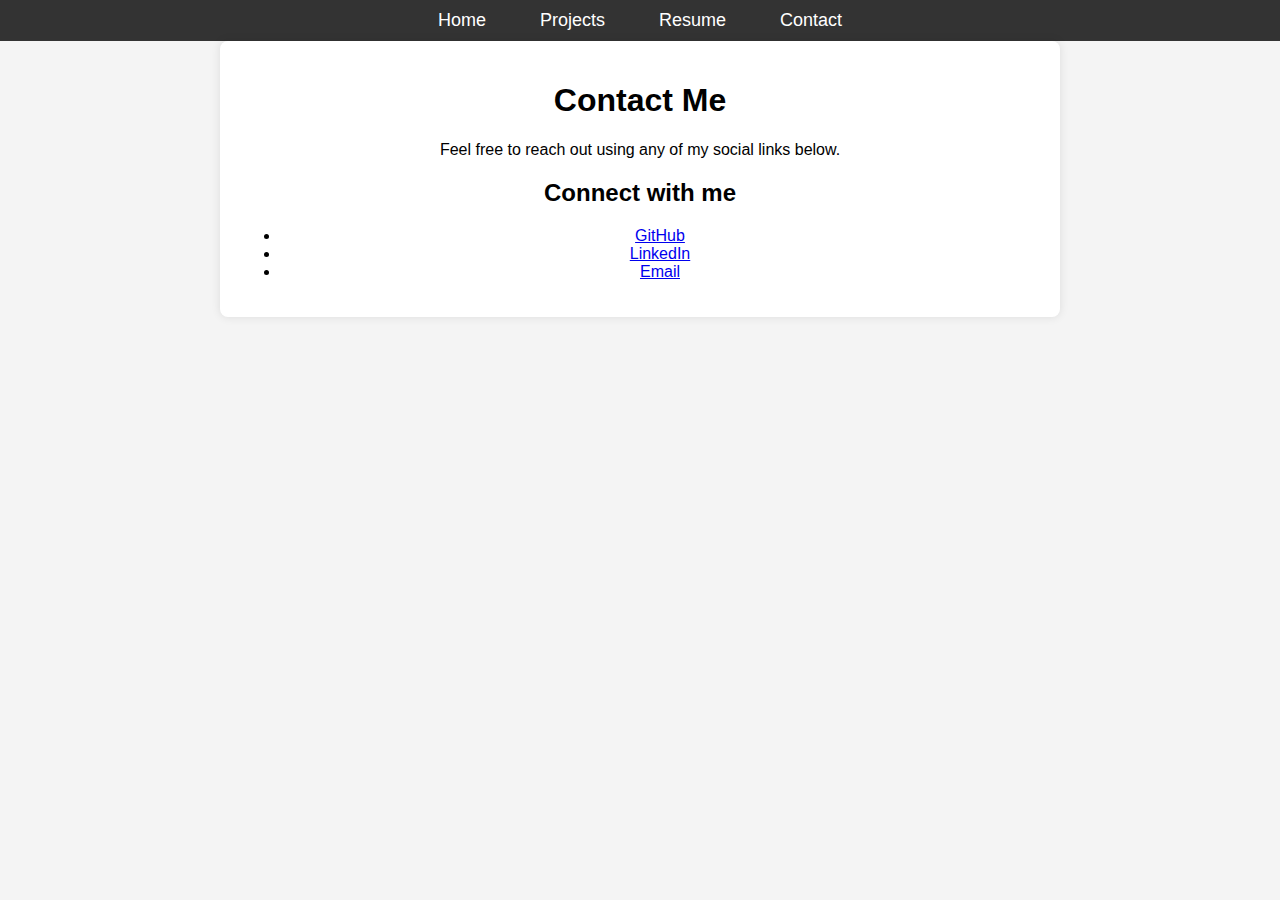
==== contact.html @ 34395292 "Initial pages" ====
<!DOCTYPE html>
<html lang="en">
<head>
    <meta charset="UTF-8">
    <meta name="viewport" content="width=device-width, initial-scale=1.0">
    <title>Contact</title>
    <link rel="stylesheet" href="styles.css">
</head>
<body>
<nav>
    <ul>
        <li><a href="index.html">Home</a></li>
        <li><a href="projects.html">Projects</a></li>
        <li><a href="resume.html">Resume</a></li>
        <li><a href="contact.html">Contact</a></li>
    </ul>
</nav>

<main>
    <h1>Contact Me</h1>
    <p>Feel free to reach out using any of my social links below.</p>

    <h2>Connect with me</h2>
    <ul>
        <li><a href="https://github.com/YOUR_GITHUB" target="_blank">GitHub</a></li>
        <li><a href="https://linkedin.com/in/YOUR_LINKEDIN" target="_blank">LinkedIn</a></li>
        <li><a href="mailto:your.email@example.com">Email</a></li>
    </ul>
</main>
</body>
</html>
---- styles.css ----
body {
    font-family: Arial, sans-serif;
    margin: 0;
    padding: 0;
    background-color: #f4f4f4;
    text-align: center;
}

nav {
    background-color: #333;
    padding: 10px 0;
}

nav ul {
    list-style: none;
    padding: 0;
    margin: 0;
    display: flex;
    justify-content: center;
}

nav ul li {
    margin: 0 15px;
}

nav ul li a {
    color: white;
    text-decoration: none;
    font-size: 18px;
    padding: 8px 12px;
}

nav ul li a:hover {
    background-color: #575757;
    border-radius: 5px;
}

header {
    margin-top: 50px;
}

main {
    padding: 20px;
    max-width: 800px;
    margin: auto;
    background: white;
    box-shadow: 0px 0px 10px rgba(0, 0, 0, 0.1);
    border-radius: 8px;
}
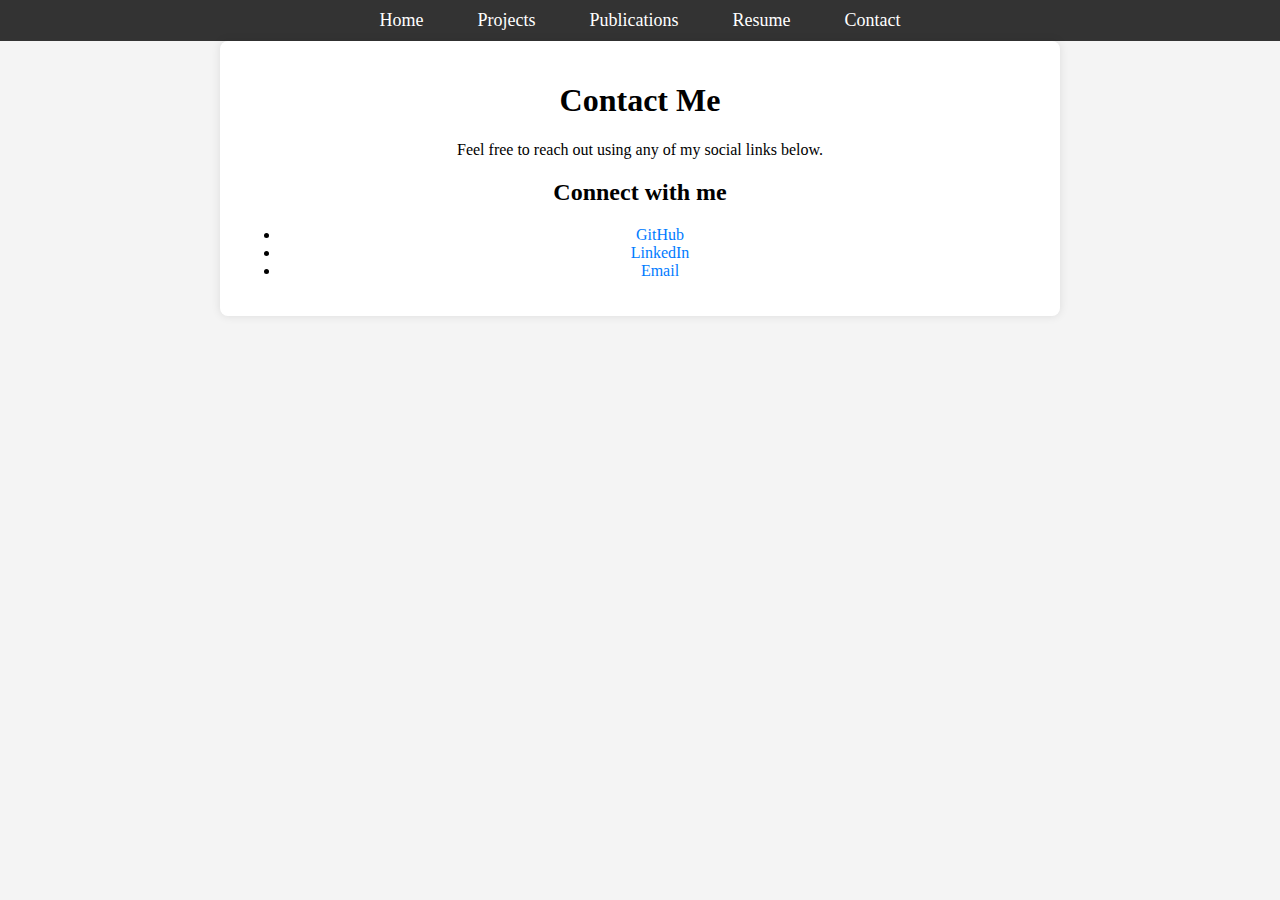
==== commit bb7f8231: "Add publication and conference info." ====
--- a/contact.html
+++ b/contact.html
@@ -11,6 +11,7 @@
     <ul>
         <li><a href="index.html">Home</a></li>
         <li><a href="projects.html">Projects</a></li>
+        <li><a href="publications.html">Publications</a></li>
         <li><a href="resume.html">Resume</a></li>
         <li><a href="contact.html">Contact</a></li>
     </ul>
--- a/styles.css
+++ b/styles.css
@@ -1,11 +1,13 @@
+/* Basic body styling */
 body {
-    font-family: Arial, sans-serif;
+    font-family: 'Garamond', serif;
     margin: 0;
     padding: 0;
     background-color: #f4f4f4;
-    text-align: center;
+    text-align: center; /* Update to align all content to the left */
 }
 
+/* Navigation bar styling */
 nav {
     background-color: #333;
     padding: 10px 0;
@@ -35,10 +37,12 @@
     border-radius: 5px;
 }
 
+/* Header styling */
 header {
     margin-top: 50px;
 }
 
+/* Main content section styling */
 main {
     padding: 20px;
     max-width: 800px;
@@ -47,3 +51,51 @@
     box-shadow: 0px 0px 10px rgba(0, 0, 0, 0.1);
     border-radius: 8px;
 }
+
+/* Content section for About Me and others */
+.content-section {
+    margin-bottom: 30px;
+}
+
+/* Section title styling */
+.content-section h2 {
+    font-size: 1.8em;
+    margin-bottom: 15px;
+    font-weight: bold;
+}
+
+/* Publication and conference item styling */
+.publication, .conference {
+    margin-bottom: 20px;
+}
+
+/* Subsection (paper/conference) title styling */
+h3 {
+    font-size: 1.4em;
+    margin-bottom: 8px;
+    font-weight: bold;
+}
+
+/* Text paragraph styling */
+p {
+    margin: 5px 0;
+}
+
+/* Link styling */
+a {
+    color: #007BFF;
+    text-decoration: none;
+}
+
+a:hover {
+    text-decoration: underline;
+}
+
+/* Specific about-me section styling for justification */
+.about-me {
+    text-align: justify;
+}
+
+.publication {
+    text-align: left;
+}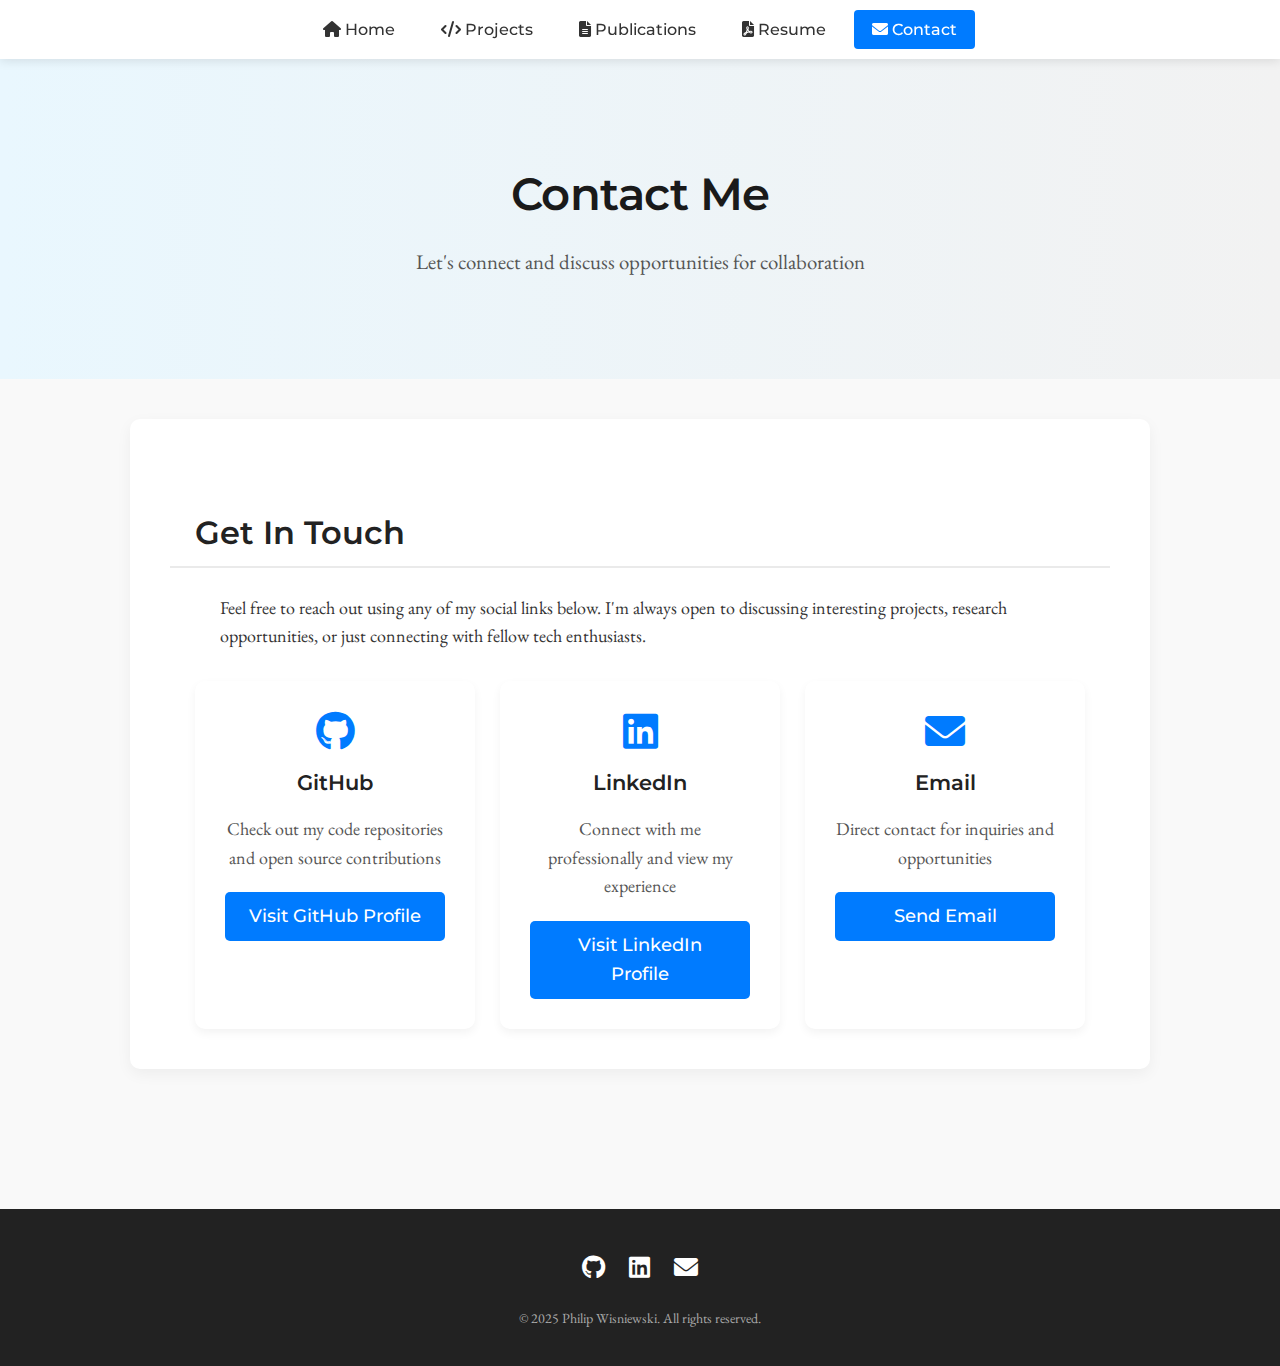
==== commit 43da5daf: "Update formatting" ====
--- a/contact.html
+++ b/contact.html
@@ -3,30 +3,74 @@
 <head>
     <meta charset="UTF-8">
     <meta name="viewport" content="width=device-width, initial-scale=1.0">
-    <title>Contact</title>
+    <title>Philip Wisniewski | Contact</title>
     <link rel="stylesheet" href="styles.css">
+    <meta name="description" content="Contact Philip Wisniewski, Computer Science student at Purdue University">
+    <!-- Font Awesome for icons -->
+    <link rel="stylesheet" href="https://cdnjs.cloudflare.com/ajax/libs/font-awesome/6.0.0/css/all.min.css">
 </head>
 <body>
 <nav>
     <ul>
-        <li><a href="index.html">Home</a></li>
-        <li><a href="projects.html">Projects</a></li>
-        <li><a href="publications.html">Publications</a></li>
-        <li><a href="resume.html">Resume</a></li>
-        <li><a href="contact.html">Contact</a></li>
+        <li><a href="index.html"><i class="fas fa-home"></i> Home</a></li>
+        <li><a href="projects.html"><i class="fas fa-code"></i> Projects</a></li>
+        <li><a href="publications.html"><i class="fas fa-file-alt"></i> Publications</a></li>
+        <li><a href="resume.html"><i class="fas fa-file-pdf"></i> Resume</a></li>
+        <li><a href="contact.html" class="active"><i class="fas fa-envelope"></i> Contact</a></li>
     </ul>
 </nav>
 
+<header>
+    <div class="container">
+        <h1>Contact Me</h1>
+        <p>Let's connect and discuss opportunities for collaboration</p>
+    </div>
+</header>
+
 <main>
-    <h1>Contact Me</h1>
-    <p>Feel free to reach out using any of my social links below.</p>
+    <div class="container">
+        <section>
+            <h2>Get In Touch</h2>
+            <div class="section-content">
+                <p>Feel free to reach out using any of my social links below. I'm always open to discussing interesting projects, research opportunities, or just connecting with fellow tech enthusiasts.</p>
 
-    <h2>Connect with me</h2>
-    <ul>
-        <li><a href="https://github.com/YOUR_GITHUB" target="_blank">GitHub</a></li>
-        <li><a href="https://linkedin.com/in/YOUR_LINKEDIN" target="_blank">LinkedIn</a></li>
-        <li><a href="mailto:your.email@example.com">Email</a></li>
-    </ul>
+                <div class="contact-options">
+                    <div class="contact-card">
+                        <i class="fab fa-github"></i>
+                        <h3>GitHub</h3>
+                        <p>Check out my code repositories and open source contributions</p>
+                        <a href="https://github.com/philwisniewski" target="_blank" class="btn">Visit GitHub Profile</a>
+                    </div>
+
+                    <div class="contact-card">
+                        <i class="fab fa-linkedin"></i>
+                        <h3>LinkedIn</h3>
+                        <p>Connect with me professionally and view my experience</p>
+                        <a href="https://www.linkedin.com/in/philip-wis/" target="_blank" class="btn">Visit LinkedIn Profile</a>
+                    </div>
+
+                    <div class="contact-card">
+                        <i class="fas fa-envelope"></i>
+                        <h3>Email</h3>
+                        <p>Direct contact for inquiries and opportunities</p>
+                        <a href="mailto:pswisniewski@yahoo.com" class="btn">Send Email</a>
+                    </div>
+                </div>
+            </div>
+        </section>
+    </div>
 </main>
+
+<footer>
+    <div class="container">
+        <div class="social-links">
+            <a href="https://github.com/philwisniewski" target="_blank"><i class="fab fa-github"></i></a>
+            <a href="https://www.linkedin.com/in/philip-wis/" target="_blank"><i class="fab fa-linkedin"></i></a>
+            <a href="mailto:pswisniewski@yahoo.com"><i class="fas fa-envelope"></i></a>
+        </div>
+        <p>&copy; 2025 Philip Wisniewski. All rights reserved.</p>
+    </div>
+</footer>
+
 </body>
-</html>
+</html>--- a/styles.css
+++ b/styles.css
@@ -1,101 +1,517 @@
+/* styles.css */
+
+/* font import - adding a sans-serif option for headers */
+@import url('https://fonts.googleapis.com/css2?family=EB+Garamond:wght@400;500;600;700&family=Montserrat:wght@400;500;600;700&display=swap');
+
+/* CSS Reset & Base Styles */
+* {
+    box-sizing: border-box;
+    margin: 0;
+    padding: 0;
+}
+
 /* Basic body styling */
 body {
-    font-family: 'Garamond', serif;
+    font-family: 'EB Garamond', serif;
+    font-size: 18px;
+    line-height: 1.6;
+    color: #333;
+    background-color: #f9f9f9;
     margin: 0;
-    padding: 0;
-    background-color: #f4f4f4;
-    text-align: center; /* Update to align all content to the left */
+}
+
+/* Typography */
+h1, h2, h3, h4, h5, h6 {
+    font-family: 'Montserrat', sans-serif;
+    font-weight: 600;
+    color: #222;
+    margin-bottom: 0.8em;
+}
+
+h1 {
+    font-size: 2.8rem;
+    letter-spacing: -0.5px;
+}
+
+h2 {
+    font-size: 2rem;
+    border-bottom: 2px solid #eaeaea;
+    padding-bottom: 8px;
+    margin-top: 1.5em;
+    padding-left: 25px; /* Added left padding for headers */
+}
+
+p {
+    margin-bottom: 1.2em;
+    padding: 0 25px; /* Added horizontal padding for paragraphs */
+}
+
+/* Container */
+.container {
+    max-width: 1100px;
+    margin: 0 auto;
+    padding: 0 40px; /* Increased from 20px to 40px */
 }
 
 /* Navigation bar styling */
 nav {
-    background-color: #333;
-    padding: 10px 0;
+    background-color: #fff;
+    box-shadow: 0 2px 10px rgba(0, 0, 0, 0.1);
+    padding: 15px 0;
+    position: sticky;
+    top: 0;
+    z-index: 100;
 }
 
 nav ul {
     list-style: none;
-    padding: 0;
-    margin: 0;
     display: flex;
     justify-content: center;
+    flex-wrap: wrap;
+    max-width: 1100px;
+    margin: 0 auto;
+    padding: 0 30px; /* Added padding to nav items container */
 }
 
 nav ul li {
-    margin: 0 15px;
+    margin: 0 5px;
 }
 
 nav ul li a {
+    color: #333;
+    text-decoration: none;
+    font-family: 'Montserrat', sans-serif;
+    font-size: 16px;
+    font-weight: 500;
+    padding: 10px 18px;
+    border-radius: 4px;
+    transition: all 0.3s ease;
+}
+
+nav ul li a:hover {
+    background-color: #f0f0f0;
+    color: #007bff;
+}
+
+nav ul li a.active {
+    background-color: #007bff;
     color: white;
-    text-decoration: none;
-    font-size: 18px;
-    padding: 8px 12px;
-}
-
-nav ul li a:hover {
-    background-color: #575757;
-    border-radius: 5px;
 }
 
 /* Header styling */
 header {
-    margin-top: 50px;
+    text-align: center;
+    padding: 100px 20px;
+    background: linear-gradient(to right, #e9f7fe, #f2f2f2);
+}
+
+header h1 {
+    margin-bottom: 15px;
+    color: #1a1a1a;
+}
+
+header p {
+    font-size: 1.3rem;
+    color: #555;
+    max-width: 600px;
+    margin: 0 auto;
 }
 
 /* Main content section styling */
 main {
-    padding: 20px;
-    max-width: 800px;
-    margin: auto;
+    padding: 40px 0;
+}
+
+section {
     background: white;
-    box-shadow: 0px 0px 10px rgba(0, 0, 0, 0.1);
+    border-radius: 10px;
+    box-shadow: 0 5px 15px rgba(0, 0, 0, 0.05);
+    padding: 40px;
+    margin-bottom: 40px;
+}
+
+/* Section content wrapper for additional padding */
+.section-content {
+    padding: 0 25px; /* Added padding for section content */
+}
+
+/* About Me section */
+.about-me {
+    text-align: left;
+    font-size: 1.1em;
+    line-height: 1.7;
+    color: #444;
+    padding: 0 25px; /* Specific padding for about-me text */
+}
+
+/* Publication styling */
+.publication {
+    text-align: left;
+    padding: 20px 40px; /* Increased horizontal padding */
+    border-left: 3px solid #007bff;
+    background-color: #f9f9f9;
+    margin: 0 25px 20px 25px; /* Added horizontal margin */
+    border-radius: 0 5px 5px 0;
+}
+
+/* Project details styling */
+.project-details {
+    background-color: #f8f9fa;
+    padding: 25px 40px; /* Increased horizontal padding */
     border-radius: 8px;
-}
-
-/* Content section for About Me and others */
-.content-section {
-    margin-bottom: 30px;
-}
-
-/* Section title styling */
-.content-section h2 {
-    font-size: 1.8em;
-    margin-bottom: 15px;
-    font-weight: bold;
-}
-
-/* Publication and conference item styling */
-.publication, .conference {
-    margin-bottom: 20px;
-}
-
-/* Subsection (paper/conference) title styling */
-h3 {
-    font-size: 1.4em;
-    margin-bottom: 8px;
-    font-weight: bold;
-}
-
-/* Text paragraph styling */
-p {
-    margin: 5px 0;
+    margin: 20px 25px 0 25px; /* Added horizontal margin */
+}
+
+/* Image gallery */
+.scrollable-images {
+    display: flex;
+    gap: 15px;
+    padding: 15px 25px; /* Added horizontal padding */
+    overflow-x: auto;
+    scrollbar-width: thin;
+    scrollbar-color: #007bff #f0f0f0;
+}
+
+.scrollable-images img {
+    height: 300px;
+    max-width: 100%;
+    object-fit: cover;
+    border-radius: 6px;
+    box-shadow: 0 3px 10px rgba(0, 0, 0, 0.1);
+    transition: transform 0.3s ease;
+}
+
+.scrollable-images img:hover {
+    transform: translateY(-5px);
 }
 
 /* Link styling */
 a {
-    color: #007BFF;
+    color: #007bff;
     text-decoration: none;
+    transition: color 0.2s ease;
 }
 
 a:hover {
+    color: #0056b3;
     text-decoration: underline;
 }
 
-/* Specific about-me section styling for justification */
-.about-me {
-    text-align: justify;
-}
-
+/* Footer styling */
+footer {
+    background-color: #222;
+    color: #f0f0f0;
+    padding: 40px 0 20px;
+    margin-top: 60px;
+}
+
+footer .container {
+    display: flex;
+    flex-direction: column;
+    align-items: center;
+}
+
+.social-links {
+    margin-bottom: 20px;
+}
+
+.social-links a {
+    color: #fff;
+    font-size: 24px;
+    margin: 0 10px;
+    transition: color 0.3s ease;
+}
+
+.social-links a:hover {
+    color: #007bff;
+}
+
+footer p {
+    font-size: 14px;
+    color: #aaa;
+}
+
+/* Button styling */
+.btn {
+    display: inline-block;
+    padding: 10px 20px;
+    background-color: #007bff;
+    color: white;
+    border-radius: 5px;
+    font-family: 'Montserrat', sans-serif;
+    font-weight: 500;
+    text-decoration: none;
+    margin: 15px 0 0 25px; /* Added left margin to align with content */
+    transition: all 0.3s ease;
+}
+
+.btn:hover {
+    background-color: #0056b3;
+    transform: translateY(-2px);
+    box-shadow: 0 4px 8px rgba(0, 0, 0, 0.1);
+    text-decoration: none;
+}
+
+.btn i {
+    margin-left: 5px;
+}
+
+/* Skill tags */
+.skills {
+    margin-top: 30px;
+    padding: 0 25px; /* Added horizontal padding */
+}
+
+.skill-tags {
+    display: flex;
+    flex-wrap: wrap;
+    gap: 10px;
+    margin-top: 10px;
+}
+
+.skill-tags span {
+    background-color: #e9f7fe;
+    color: #007bff;
+    padding: 6px 12px;
+    border-radius: 30px;
+    font-size: 14px;
+    font-family: 'Montserrat', sans-serif;
+}
+
+/* Card styling for projects */
+.card {
+    background: white;
+    border-radius: 8px;
+    box-shadow: 0 4px 6px rgba(0, 0, 0, 0.1);
+    overflow: hidden;
+    transition: transform 0.3s ease, box-shadow 0.3s ease;
+}
+
+.card:hover {
+    transform: translateY(-5px);
+    box-shadow: 0 10px 20px rgba(0, 0, 0, 0.1);
+}
+
+.card-image {
+    height: 200px;
+    overflow: hidden;
+}
+
+.card-image img {
+    width: 100%;
+    height: 100%;
+    object-fit: cover;
+    transition: transform 0.5s ease;
+}
+
+.card:hover .card-image img {
+    transform: scale(1.05);
+}
+
+.card-content {
+    padding: 20px 30px; /* Increased horizontal padding */
+}
+
+.card-content h3 {
+    margin-top: 0;
+    margin-bottom: 10px;
+}
+
+.card-content p {
+    color: #666;
+    margin-bottom: 15px;
+    padding: 0; /* Reset padding to prevent double padding */
+}
+
+/* Grid layout for projects page */
+.grid {
+    display: grid;
+    grid-template-columns: repeat(auto-fill, minmax(300px, 1fr));
+    gap: 30px;
+    margin-top: 30px;
+    padding: 0 25px; /* Added horizontal padding */
+}
+
+/* Responsive design */
+@media (max-width: 768px) {
+    nav ul {
+        flex-direction: column;
+        align-items: center;
+    }
+
+    nav ul li {
+        margin: 5px 0;
+        width: 100%;
+        text-align: center;
+    }
+
+    header {
+        padding: 60px 20px;
+    }
+
+    section {
+        padding: 25px 15px; /* Adjusted for mobile */
+    }
+
+    h1 {
+        font-size: 2.2rem;
+    }
+
+    h2 {
+        font-size: 1.8rem;
+        padding-left: 15px; /* Reduced padding for mobile */
+    }
+
+    p, .about-me, .skills {
+        padding: 0 15px; /* Reduced padding for mobile */
+    }
+
+    .grid {
+        grid-template-columns: 1fr;
+        padding: 0 15px; /* Reduced padding for mobile */
+    }
+
+    .publication, .project-details {
+        margin: 0 15px 20px 15px; /* Reduced margin for mobile */
+        padding: 20px 25px; /* Reduced padding for mobile */
+    }
+
+    .btn {
+        margin-left: 15px; /* Reduced margin for mobile */
+    }
+}
+
+/* Resume viewer styling */
+.resume-viewer {
+    margin-top: 30px;
+    background: #f8f9fa;
+    padding: 20px;
+    border-radius: 8px;
+    box-shadow: 0 2px 5px rgba(0, 0, 0, 0.1);
+}
+
+/* Conference cards */
+.conference-card {
+    background: white;
+    border-radius: 8px;
+    box-shadow: 0 3px 8px rgba(0, 0, 0, 0.08);
+    padding: 25px 30px;
+    margin-bottom: 20px;
+    transition: transform 0.3s ease, box-shadow 0.3s ease;
+}
+
+.conference-card:hover {
+    transform: translateY(-3px);
+    box-shadow: 0 6px 12px rgba(0, 0, 0, 0.1);
+}
+
+.conference-card h3 {
+    margin-top: 0;
+    color: #007bff;
+    font-weight: 600;
+}
+
+.conference-card p {
+    padding: 0;
+    margin-bottom: 10px;
+}
+
+.conference-card i {
+    color: #555;
+    width: 20px;
+    text-align: center;
+    margin-right: 5px;
+}
+
+.conference-link, .paper-link {
+    display: inline-flex;
+    align-items: center;
+    color: #007bff;
+    font-weight: 500;
+    padding: 5px 0;
+}
+
+.conference-link i, .paper-link i {
+    margin-right: 5px;
+}
+
+/* Contact options */
+.contact-options {
+    display: grid;
+    grid-template-columns: repeat(auto-fill, minmax(280px, 1fr));
+    gap: 25px;
+    margin-top: 30px;
+}
+
+.contact-card {
+    background: white;
+    border-radius: 10px;
+    box-shadow: 0 4px 10px rgba(0, 0, 0, 0.05);
+    padding: 30px;
+    text-align: center;
+    transition: transform 0.3s ease;
+}
+
+.contact-card:hover {
+    transform: translateY(-5px);
+}
+
+.contact-card i {
+    font-size: 2.5rem;
+    color: #007bff;
+    margin-bottom: 15px;
+}
+
+.contact-card h3 {
+    margin-bottom: 15px;
+}
+
+.contact-card p {
+    margin-bottom: 20px;
+    color: #555;
+    padding: 0;
+}
+
+.contact-card .btn {
+    width: 100%;
+    margin: 0;
+}
+
+/* Publication specific styles */
 .publication {
-    text-align: left;
+    margin-bottom: 30px;
+    padding: 25px 30px;
+}
+
+.publication h3 {
+    color: #333;
+    margin-top: 0;
+}
+
+.publication p {
+    padding: 0;
+    margin-bottom: 5px;
+    line-height: 1.5;
+}
+
+/* Intro section for pages */
+.intro-section {
+    background: transparent;
+    box-shadow: none;
+    padding-bottom: 0;
+}
+
+/* Responsive adjustments */
+@media (max-width: 768px) {
+    .contact-options {
+        grid-template-columns: 1fr;
+    }
+
+    .resume-viewer {
+        padding: 10px;
+    }
+
+    .conference-card, .publication {
+        padding: 20px;
+    }
 }